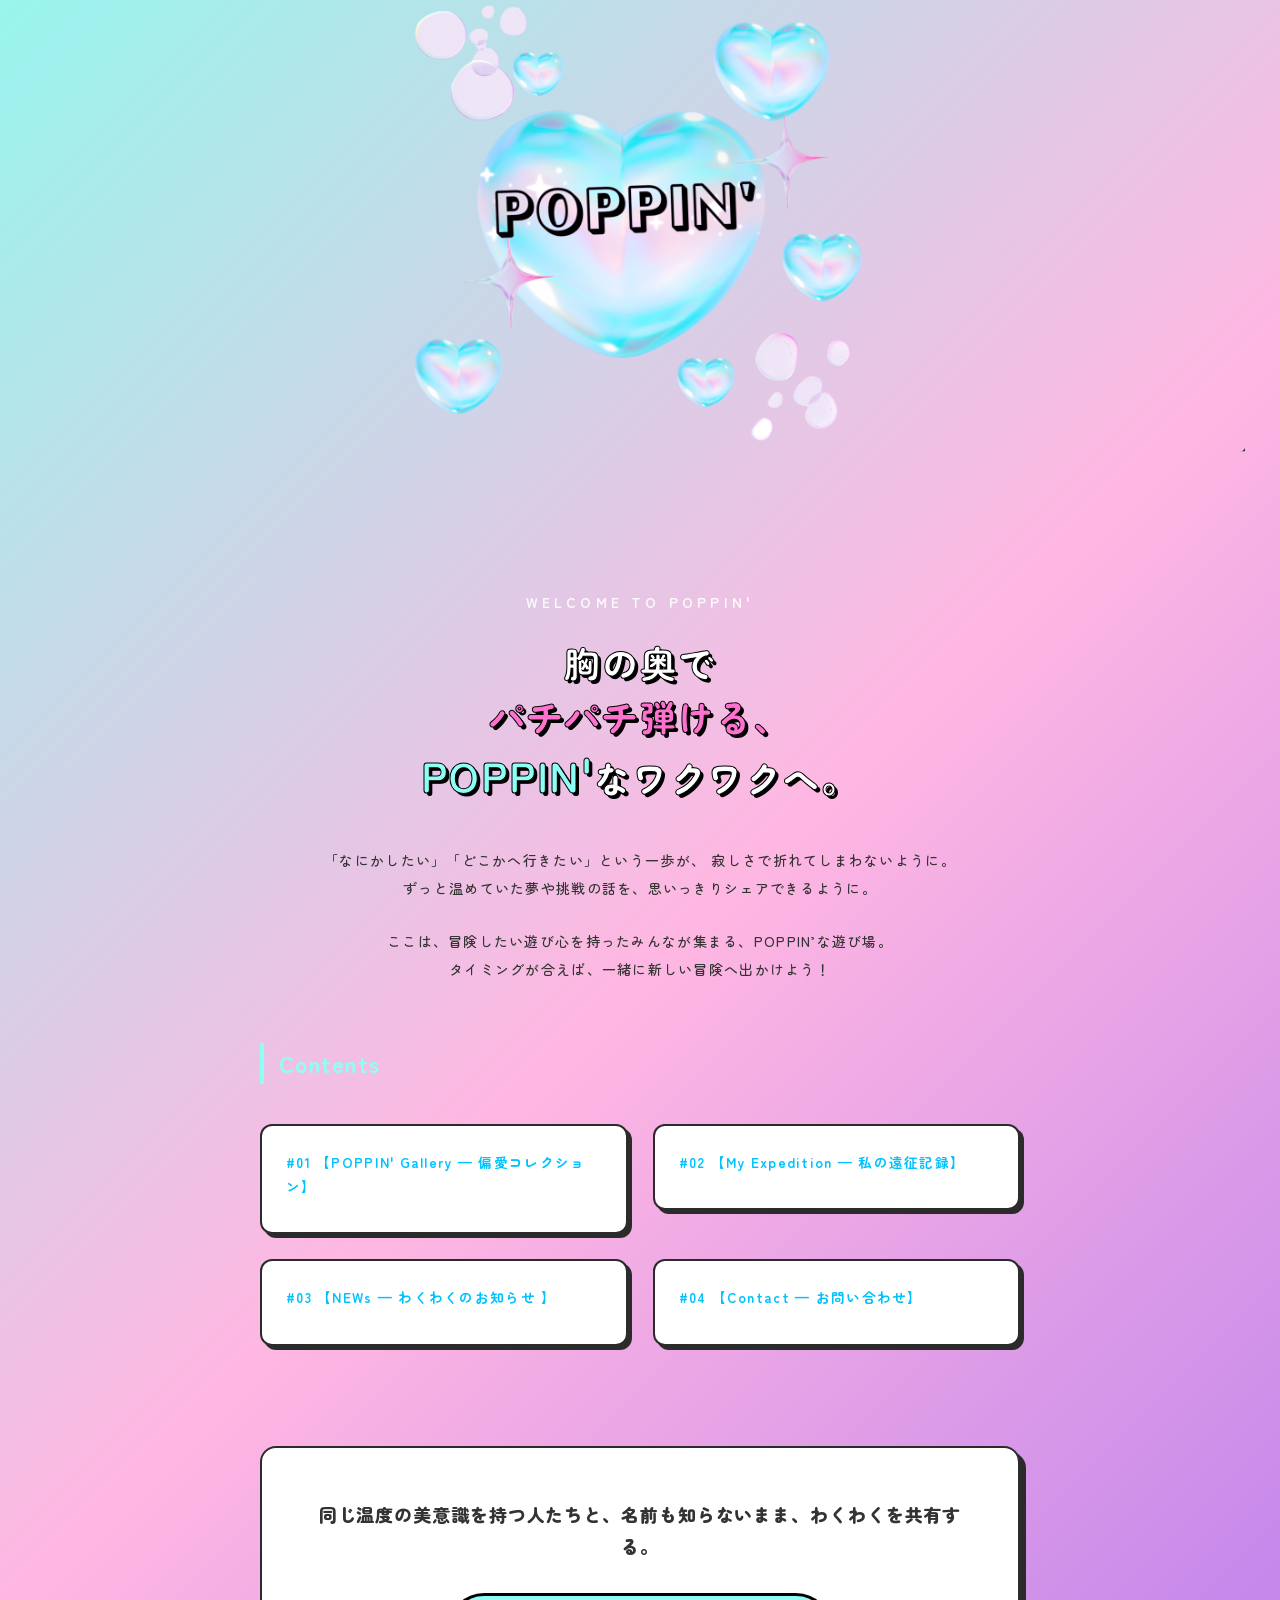
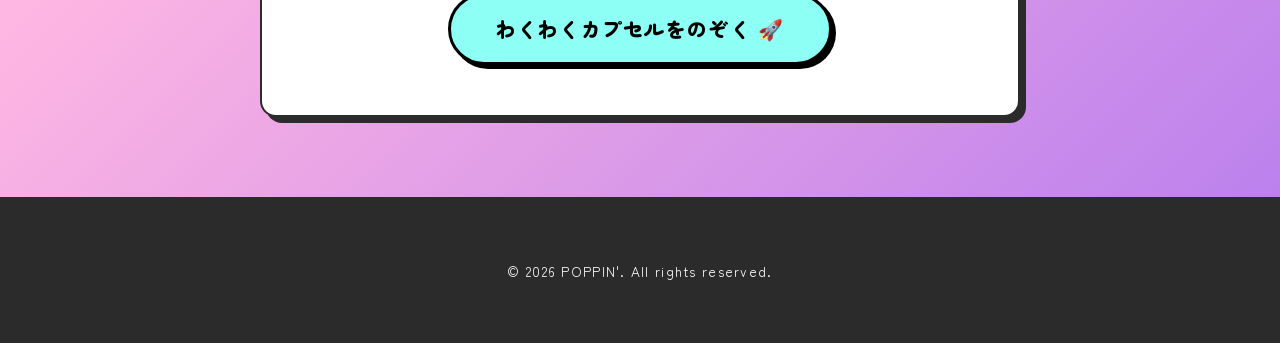
==== index.html @ 3dbb31e6 "Add files via upload" ====
<!doctype html>
<html lang="ja">
  <head>
    <meta charset="UTF-8" />
    <meta name="viewport" content="width=device-width, initial-scale=1.0" />
    <title>POPPIN' | 遊び場</title>
    <link rel="icon" href="images/p-newfavison (1).png" type="image/png" />
    <link rel="stylesheet" href="style.css" />
  </head>
  <body>
    <!-- 💡黄色いバックをなくし、画像を横長に綺麗に配置するヘッダー -->
    <header class="poppin-page-header">
      <img
        src="images/poppin'final.png"
        alt="POPPIN'"
        class="header-logo-image"
      />
    </header>

    <main>
      <div
        class="welcome-section"
        style="text-align: center; padding: 60px 20px"
      >
        <p
          class="welcome-subtitle"
          style="
            letter-spacing: 0.3em;
            font-size: 14px;
            color: #fff;
            opacity: 0.9;
            margin-bottom: 20px;
            font-weight: bold;
          "
        >
          WELCOME TO POPPIN'
        </p>
        <!-- 💡 文字を限界まで太く（900）、影をさらにパキッとアメコミ風に！ -->
        <h1
          class="welcome-title"
          style="
            font-family: &quot;Zen Maru Gothic&quot;, sans-serif;
            font-size: 36px;
            line-height: 1.5;
            color: #fff;
            text-shadow: 3px 3px 0px #000;
            -webkit-text-stroke: 1px #000;
            margin-bottom: 40px;
            font-weight: 900;
            letter-spacing: 0.05em;
          "
        >
          胸の奥で<br />
          <span style="color: #ff71ce; text-shadow: 3px 3px 0px #000"
            >パチパチ弾ける、</span
          ><br />
          <span
            style="
              color: #8efff5;
              text-shadow: 3px 3px 0px #000;
              font-size: 42px;
            "
            >POPPIN'</span
          >なワクワクへ。
        </h1>

        <p
          class="welcome-text"
          style="
            font-size: 14px;
            line-height: 2;
            color: #333;
            font-weight: 500;
            margin-bottom: 25px;
          "
        >
          「なにかしたい」「どこかへ行きたい」という一歩が、<br
            style="display: none"
            class="sp-only"
          />
          寂しさで折れてしまわないように。<br />
          ずっと温めていた夢や挑戦の話を、思いっきりシェアできるように。
        </p>

        <p
          class="welcome-text"
          style="font-size: 14px; line-height: 2; color: #333; font-weight: 500"
        >
          ここは、冒険したい遊び心を持ったみんなが集まる、POPPIN’な遊び場。<br />
          タイミングが合えば、一緒に新しい冒険へ出かけよう！
        </p>
      </div>

      <h3 class="gallery-title">Contents</h3>
      <section class="gallery-grid">
        <a href="art.html" style="text-decoration: none; color: inherit">
          <div class="gallery-item">
            <p class="item-tag">#01 【POPPIN' Gallery — 偏愛コレクション】</p>
            <!-- <h4 class="item-title">感性をくすぐる作品がここに</h4> -->
          </div>
        </a>
        <a href="expedition.html" style="text-decoration: none; color: inherit">
          <div class="gallery-item">
            <p class="item-tag">#02 【My Expedition — 私の遠征記録】</p>
            <!-- <h4 class="item-title">感性でつながる心地よい空間</h4> -->
          </div>
        </a>

        <a href="news.html" style="text-decoration: none; color: inherit">
          <div class="gallery-item">
            <p class="item-tag">#03 【NEWs — わくわくのお知らせ 】</p>
            <!-- <h4 class="item-title">誰も知らない、中央線沿いの静かなアトリエ</h4> -->
          </div>
        </a>

        <a href="contact.html" style="text-decoration: none; color: inherit">
          <div class="gallery-item">
            <p class="item-tag">#04 【Contact — お問い合わせ】</p>
            <!-- <h4 class="item-title">誰も知らない、中央線沿いの静かなアトリエ</h4> -->
          </div>
        </a>
      </section>

      <section class="lounge-section">
        <p class="lounge-text">
          同じ温度の美意識を持つ人たちと、名前も知らないまま、わくわくを共有する。
        </p>

        <a href="adventure.html" class="enter-button"
          >わくわくカプセルをのぞく 🚀</a
        >
      </section>
    </main>

    <footer>&copy; 2026 POPPIN'. All rights reserved.</footer>
  </body>
</html>
---- style.css ----
/* 👇これをcssの1番上に貼り付ける（可愛いフォントをネットから持ってくる魔法） */
@import url("https://fonts.googleapis.com/css2?family=Zen+Maru+Gothic:wght@700;900&display=swap");

/* ==========================================================================
   🚀 全体の基本設定 & レトロポップ・カラー
   ========================================================================== */
* {
  margin: 0;
  padding: 0;
  box-sizing: border-box;
}

body {
  /* あさぎーにょさんの世界観のような、温かみのあるサイケなクリームホワイト */
  /* ハートのオーロラ感を再現する魔法のグラデーション */
  background: linear-gradient(135deg, #98f5ed 0%, #ffb7e2 50%, #b57bee 100%);
  /* 全体の文字は読みやすい、少しだけマイルドな濃いグレー */
  color: #2b2b2b;
  font-family: "Zen Maru Gothic", sans-serif;
  overflow-x: hidden;
  letter-spacing: 0.08em;
  line-height: 1.8;
}

/* ==========================================================================
   🖼️ POPPIN' ヘッダーの配置設定（復活した黒枠を今度こそ完全消去！）
   ========================================================================== */
.poppin-page-header {
  width: 100%;
  max-width: 1200px;
  margin: 0 auto;
  padding: 0;
  background: transparent !important;
  display: flex;
  justify-content: center;
  align-items: center;

  /* 💡ヘッダーの上下左右にあるかもしれない線を「存在ごと」完全に消します */
  border: none !important;
  border-bottom: none !important;
  outline: none !important;
  box-shadow: none !important;
}

/* 💡 ロゴ画像自体の黒枠を消し、さらに外側を1pxだけ削って線を消し去る */
.header-logo-image {
  width: 100%;
  height: auto;
  max-height: 450px;
  object-fit: contain;
  display: block;
  background: transparent !important;

  /* 💡画像タグに紐づく線を完全リセット */
  border: 0 !important;
  outline: none !important;

  /* 💡【超強力な裏ワザ】
     もし画像自体に黒い枠線が焼き付いてしまっている場合、
     画像を「ほんの1%だけ拡大して、はみ出た1pxの枠線をカット」します！ */
  transform: scale(1.01);
  clip-path: inset(
    1px 1px 1px 1px
  ); /* 画像の上下左右の端っこ1pxを非表示にする魔法 */
}

/* スマホ用の微調整 */
@media (max-width: 768px) {
  .header-logo-image {
    max-height: 250px;
  }
}
/* ==========================================================================
   🧭 メインコンテンツ & 各種エリア
   ========================================================================== */
main {
  max-width: 800px;
  margin: 0 auto;
  padding: 80px 20px;
}

/* 冒険の出発点（旧コンセプト） */
.concept-section {
  text-align: center;
  margin-bottom: 100px;
}

.concept-subtitle {
  font-size: 1rem;
  /* 旅の始まりを予感させる、爽快なミントグリーン！ */
  color: #00c2ff;
  text-transform: uppercase;
  letter-spacing: 0.3em;
  margin-bottom: 20px;
  font-weight: bold;
}

.concept-title {
  font-size: 2rem;
  font-weight: 700;
  margin-bottom: 30px;
  /* ジューシーでパキッとしたビタミンピンク */
  color: #ff477e;
}

.concept-text {
  font-size: 1rem;
  color: #555555;
  line-height: 2;
  max-width: 580px;
  margin: 0 auto;
}

/* ==========================================================================
   🎒 ワクワクをシェアするギャラリー（グリッド）
   ========================================================================== */
.gallery-title {
  font-size: 1.4rem;
  font-weight: bold;
  /* 爽やかなネオンブルーをアクセントに */
  color: #8efff5;
  margin-bottom: 40px;
  border-left: 4px solid #8efff5;
  padding-left: 15px;
}

.gallery-grid {
  display: grid;
  grid-template-columns: repeat(auto-fit, minmax(240px, 1fr));
  gap: 25px;
  margin-bottom: 100px;
}

.gallery-item {
  /* ダークな暗闇から、おもちゃ箱のようなお菓子色のカードへ */
  background: #ffffff;
  border: 2px solid #2b2b2b;
  border-radius: 12px; /* 少し丸みを強めてポップに */
  padding: 24px;
  transition: all 0.3s cubic-bezier(0.25, 1, 0.5, 1);
  position: relative;
  cursor: pointer;
  /* ポップな影（アメコミ風） */
  box-shadow: 4px 4px 0px #2b2b2b;
}

/* マウスを乗せると、飛び出すような楽しい動きに！ */
.gallery-item:hover {
  transform: translate(-2px, -2px);
  box-shadow: 7px 7px 0px #ff477e;
  border-color: #ff477e;
}

.item-tag {
  font-size: 0.85rem;
  font-weight: bold;
  color: #00c2ff;
  margin-bottom: 10px;
}

.item-title {
  font-size: 1.1rem;
  font-weight: bold;
  color: #2b2b2b;
  margin-bottom: 8px;
}

/* ==========================================================================
   🎪 探検隊の募集ラウンジ（旧シークレット・ラウンジ）
   ========================================================================== */
.lounge-section {
  /* 暗闇グラデーションから、元気なひまわりイエローに */
  background: #ffffff;
  border: 2px solid #2b2b2b;
  border-radius: 16px;
  padding: 50px 40px;
  text-align: center;
  box-shadow: 6px 6px 0px #2b2b2b;
}

.lounge-status {
  display: inline-flex;
  align-items: center;
  font-size: 0.9rem;
  font-weight: bold;
  color: #ffffff;
  background: #ff477e; /* ピンクの風船みたいなタグ */
  padding: 8px 20px;
  border-radius: 20px;
  margin-bottom: 25px;
  border: 2px solid #2b2b2b;
}

.status-dot {
  width: 10px;
  height: 10px;
  background-color: #fff;
  border-radius: 50%;
  margin-right: 8px;
  animation: pulse 1.5s infinite;
}

@keyframes pulse {
  0% {
    transform: scale(1);
    opacity: 1;
  }
  50% {
    transform: scale(1.3);
    opacity: 0.5;
  }
  100% {
    transform: scale(1);
    opacity: 1;
  }
}

/* 💡 真面目すぎた文字を、極太丸ゴシック＆おもちゃっぽく！ */
.lounge-text {
  font-family: "Zen Maru Gothic", sans-serif;
  font-size: 18px;
  font-weight: 900;
  line-height: 1.8;
  color: #333;
  margin-bottom: 30px;
  letter-spacing: 0.05em;
}

/* 💡 ボタンを完全に「ぷっくりカプセル型」に変身 */
.lounge-section .enter-button {
  display: inline-block;
  font-family: "Zen Maru Gothic", sans-serif;
  text-decoration: none;
  font-size: 20px;
  font-weight: 900;
  color: #000;
  background: #8efff5; /* 舞さんお気に入りの水色 */
  padding: 15px 45px;
  border: 3px solid #000;
  border-radius: 40px; /* 完全に丸っこいカプセル型に */
  box-shadow: 4px 4px 0px #000;
  transition: all 0.2s ease;
  cursor: pointer;
}

/* 🚀 マウスを乗せたらネオンピンクになってキュッと沈む魔法 */
.lounge-section .enter-button:hover {
  background: #ff71ce !important; /* パチパチ弾けるネオンピンク！ */
  transform: translate(2px, 2px); /* 実際に押したみたいに沈む */
  box-shadow: 2px 2px 0px #000 !important; /* 影も連動して縮む */
}

/* ==========================================================================
   🖼️ 各サブページ共通（Art, Space, Contact）
   ========================================================================== */
.sub-page {
  background-color: #fffaf0; /* 下層ページも明るいクリーム色で統一 */
}

.back-to-top a {
  color: #118ab2;
  font-weight: bold;
  text-decoration: none;
}

.back-to-top a:hover {
  color: #ff477e;
}

/* タイトルと説明文のポップ化 */
.art-page-title,
.space-page-title,
.contact-page-title {
  color: #ff477e;
  font-size: 2.4rem;
  font-weight: bold;
}

.art-subtitle,
.space-subtitle,
.contact-subtitle {
  color: #06d6a0;
  font-weight: bold;
}

.art-desc,
.space-desc,
.contact-desc {
  color: #444;
}

/* アートカード（ギャラリーページ用） */
.art-card {
  background: #ffffff;
  border: 2px solid #2b2b2b;
  border-radius: 12px;
  box-shadow: 5px 5px 0px #2b2b2b;
}

/* 入力フォームのポップ化 */
.contact-form-area {
  background: #ffffff;
  border: 2px solid #2b2b2b;
  border-radius: 12px;
  box-shadow: 6px 6px 0px #2b2b2b;
}

.form-group input,
.form-group textarea {
  background-color: #fff9f2;
  border: 2px solid #2b2b2b;
  border-radius: 6px;
  color: #2b2b2b;
}

.form-group input:focus,
.form-group textarea:focus {
  border-color: #ff477e;
  box-shadow: 0 0 0 3px rgba(255, 71, 126, 0.2);
}

/* 画像がぴったり収まる設定（引き継ぎ） */
.art-gallery-image,
.space-gallery-image {
  width: 100%;
  height: 100%;
  object-fit: cover;
  display: block;
}

/* 🖼️ 今回追加してくれた記述のポップ調整 */
img {
  max-width: 100%;
  height: auto;
  border: 2px solid #2b2b2b;
  border-radius: 8px;
  box-shadow: 4px 4px 0px #2b2b2b;
}

/* ==========================================================================
   🏁 フッター
   ========================================================================== */
footer {
  text-align: center;
  padding: 60px 20px;
  font-size: 0.85rem;
  color: #fff;
  border-top: 2px solid #2b2b2b;
  background-color: #2b2b2b;
}
/* 💡 ギャラリー詳細ページの画像設定（本来の比率で全体を見せる！） */
.gallery-item-detail {
  background: white;
  padding: 15px;
  border-radius: 12px;
  border: 2px solid #000;
  box-shadow: 4px 4px 0px #000;
  text-align: center;
  display: flex;
  flex-direction: column;
  justify-content: space-between; /* 画像と文字のバランスを整える */
}

.gallery-art-img {
  width: 100%;
  height: auto;
  border-radius: 8px;
  border: 1px solid #eee;

  /* 💡ここを修正！ */
  aspect-ratio: auto; /* 👈 正方形(1/1)の固定を解除して、画像本来の比率にします */
  object-fit: contain; /* 👈 画像が切り取られず、全体が枠の中に綺麗に収まるようにします */
}

.art-title {
  margin: 10px 0 5px 0;
  font-size: 16px;
  color: #333;
}

.art-desc {
  font-size: 12px;
  color: #777;
  margin: 0;
}
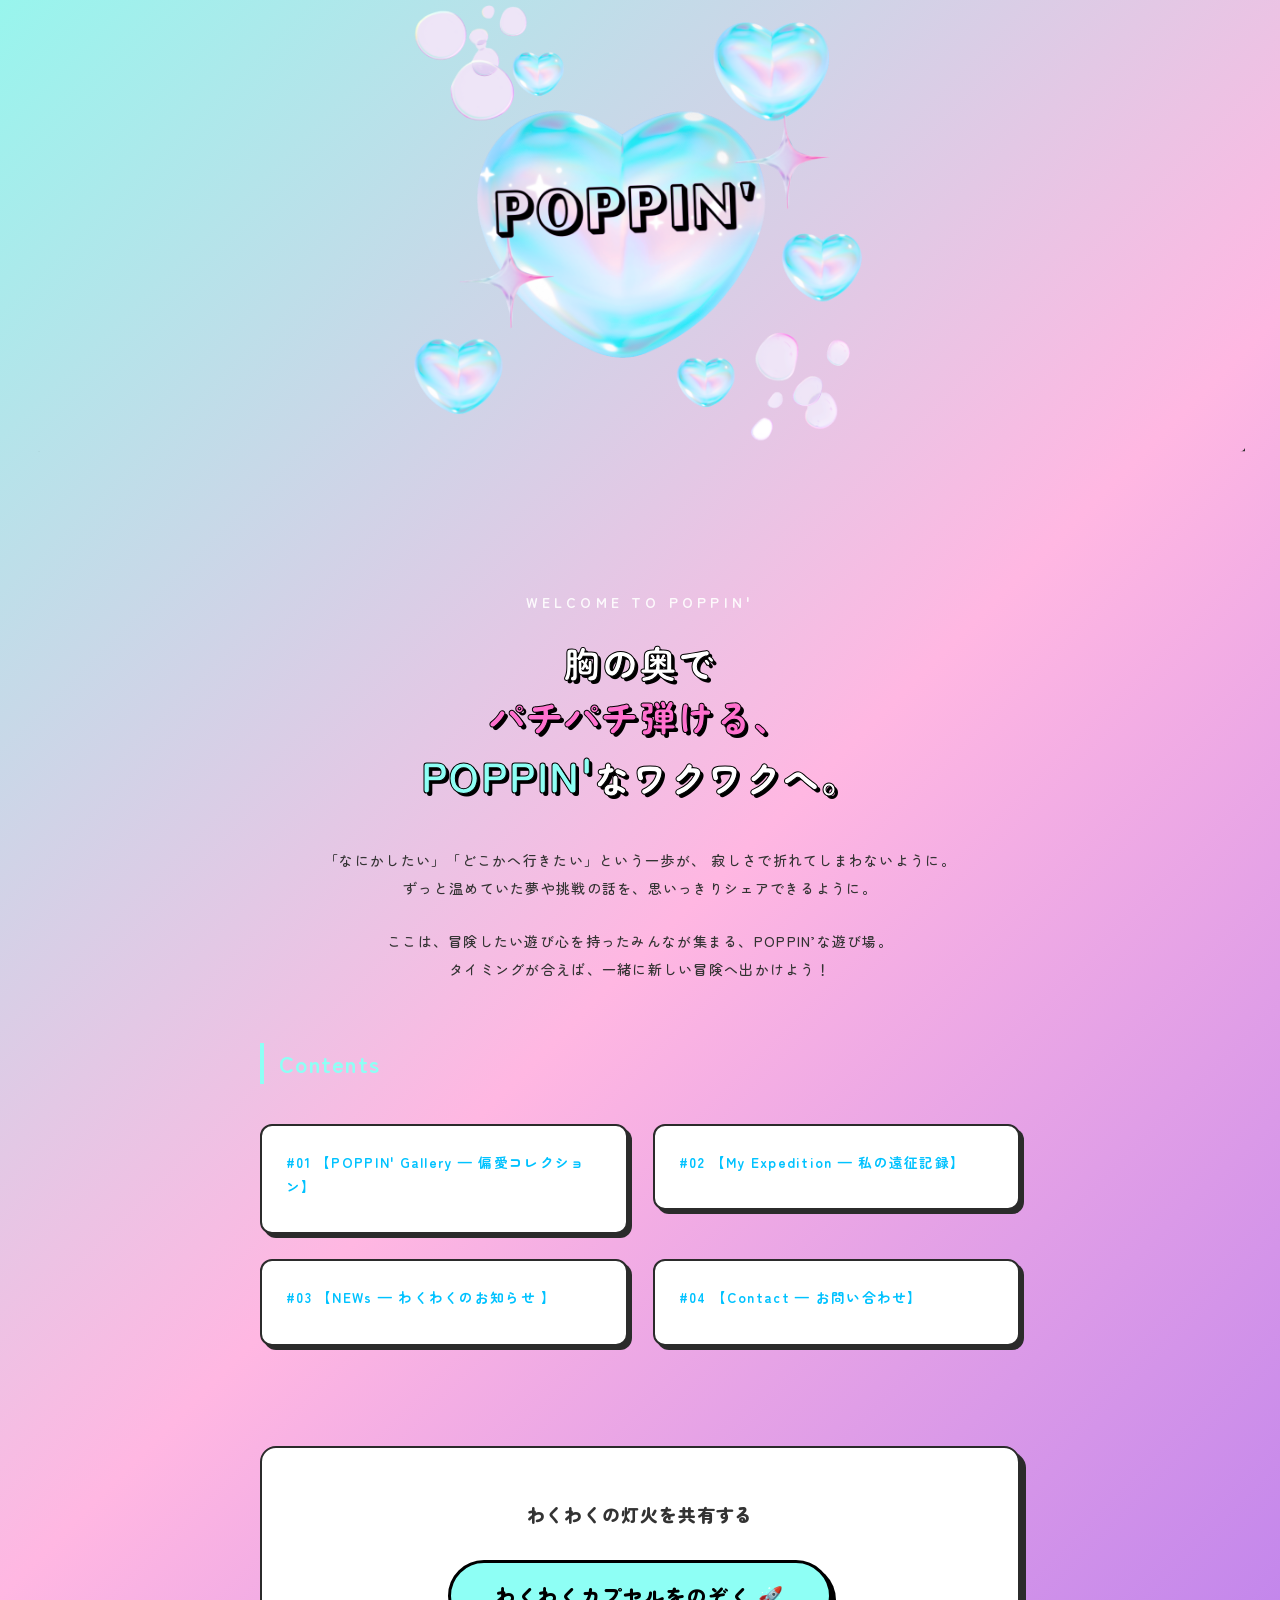
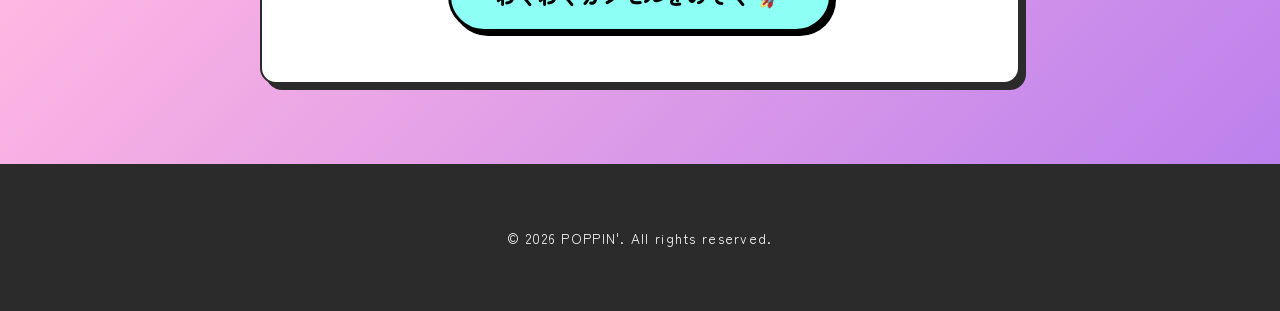
==== commit a646824e: "Update index.html" ====
--- a/index.html
+++ b/index.html
@@ -116,14 +116,14 @@
         <a href="contact.html" style="text-decoration: none; color: inherit">
           <div class="gallery-item">
             <p class="item-tag">#04 【Contact — お問い合わせ】</p>
-            <!-- <h4 class="item-title">誰も知らない、中央線沿いの静かなアトリエ</h4> -->
+          
           </div>
         </a>
       </section>
 
       <section class="lounge-section">
         <p class="lounge-text">
-          同じ温度の美意識を持つ人たちと、名前も知らないまま、わくわくを共有する。
+        わくわくの灯火を共有する
         </p>
 
         <a href="adventure.html" class="enter-button"
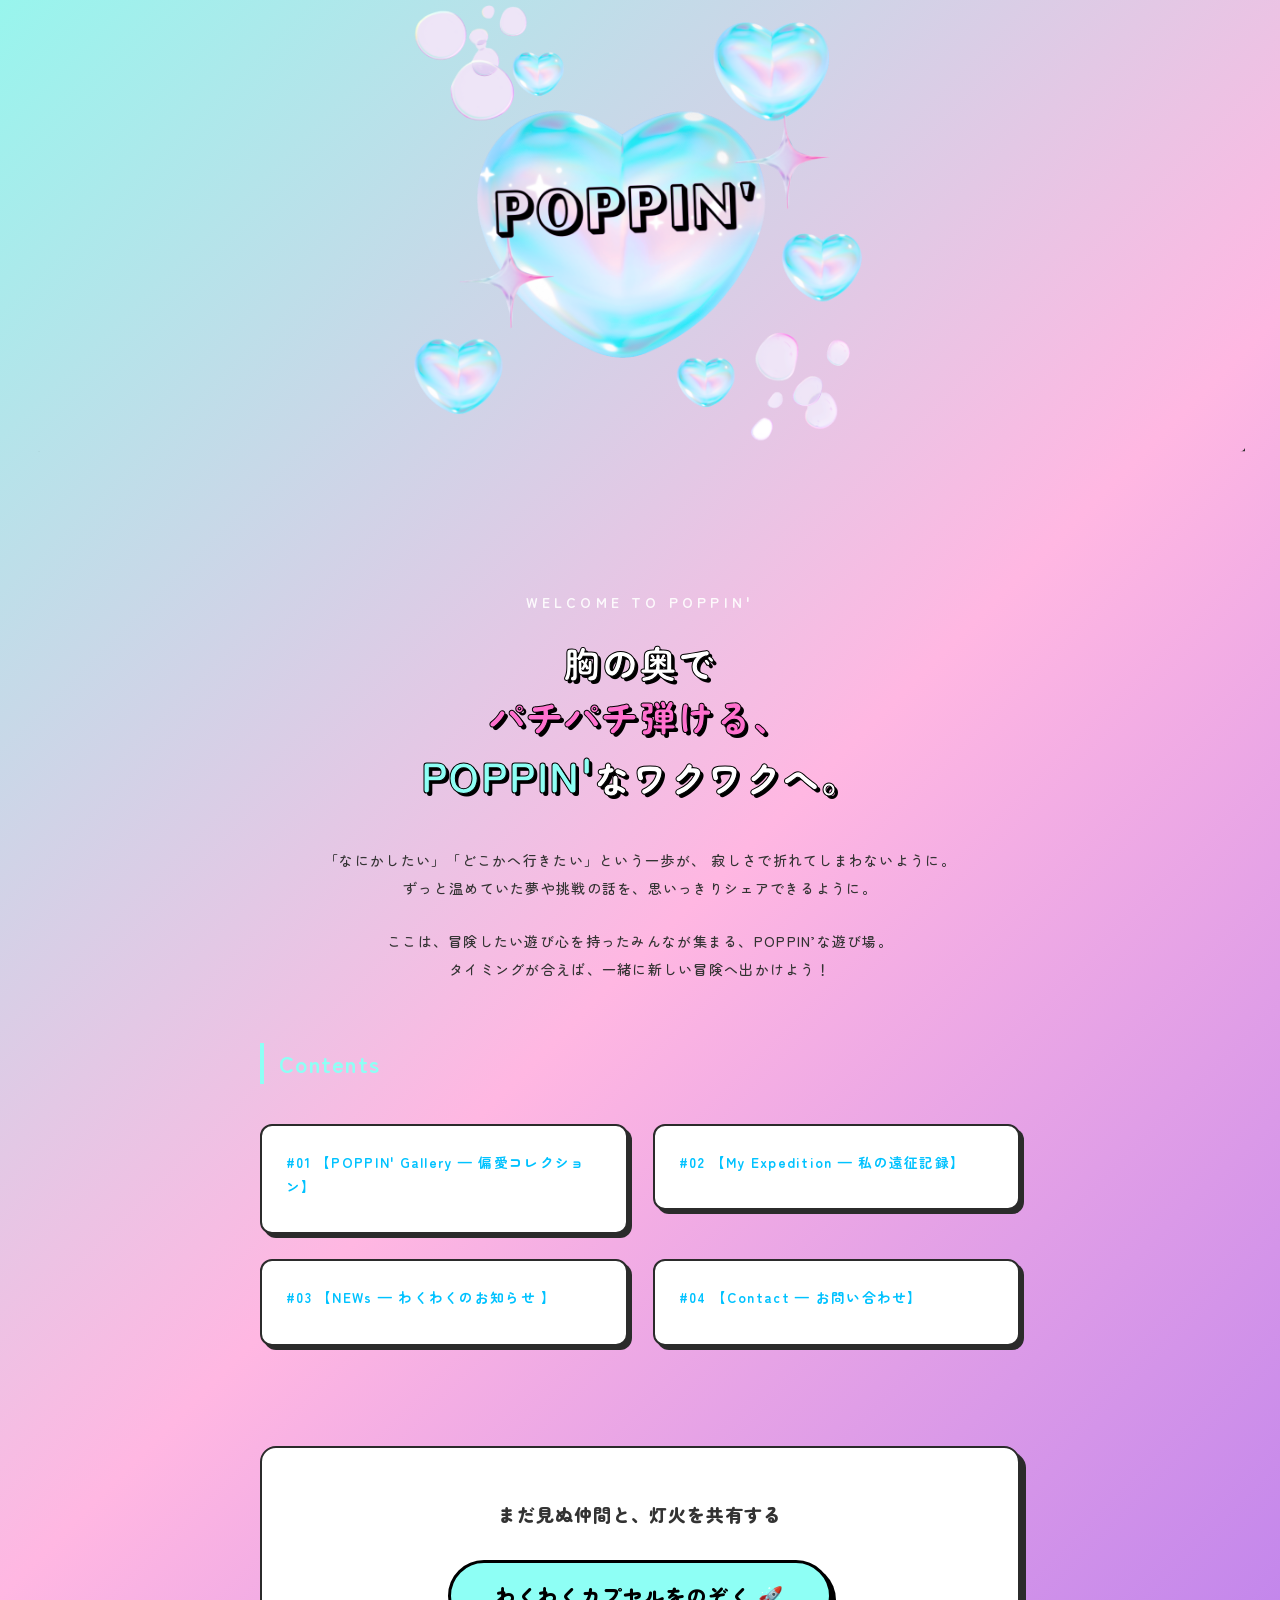
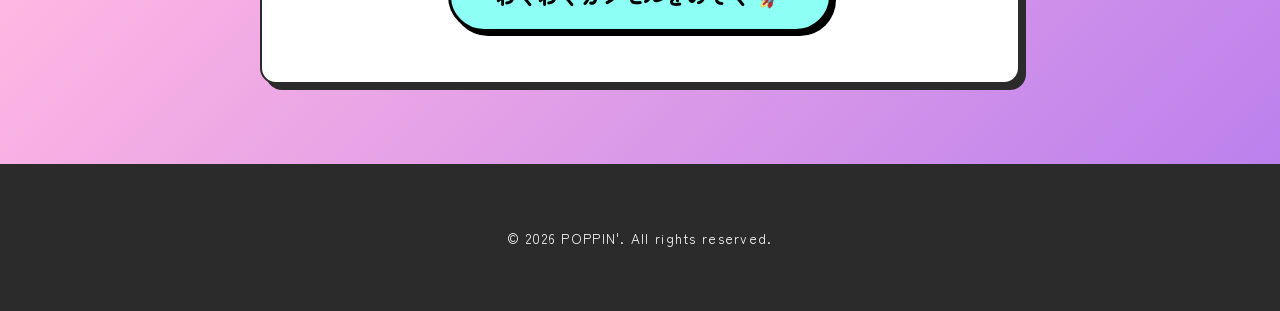
==== commit d3e76956: "Update index.html" ====
--- a/index.html
+++ b/index.html
@@ -123,7 +123,7 @@
 
       <section class="lounge-section">
         <p class="lounge-text">
-        わくわくの灯火を共有する
+        まだ見ぬ仲間と、灯火を共有する
         </p>
 
         <a href="adventure.html" class="enter-button"
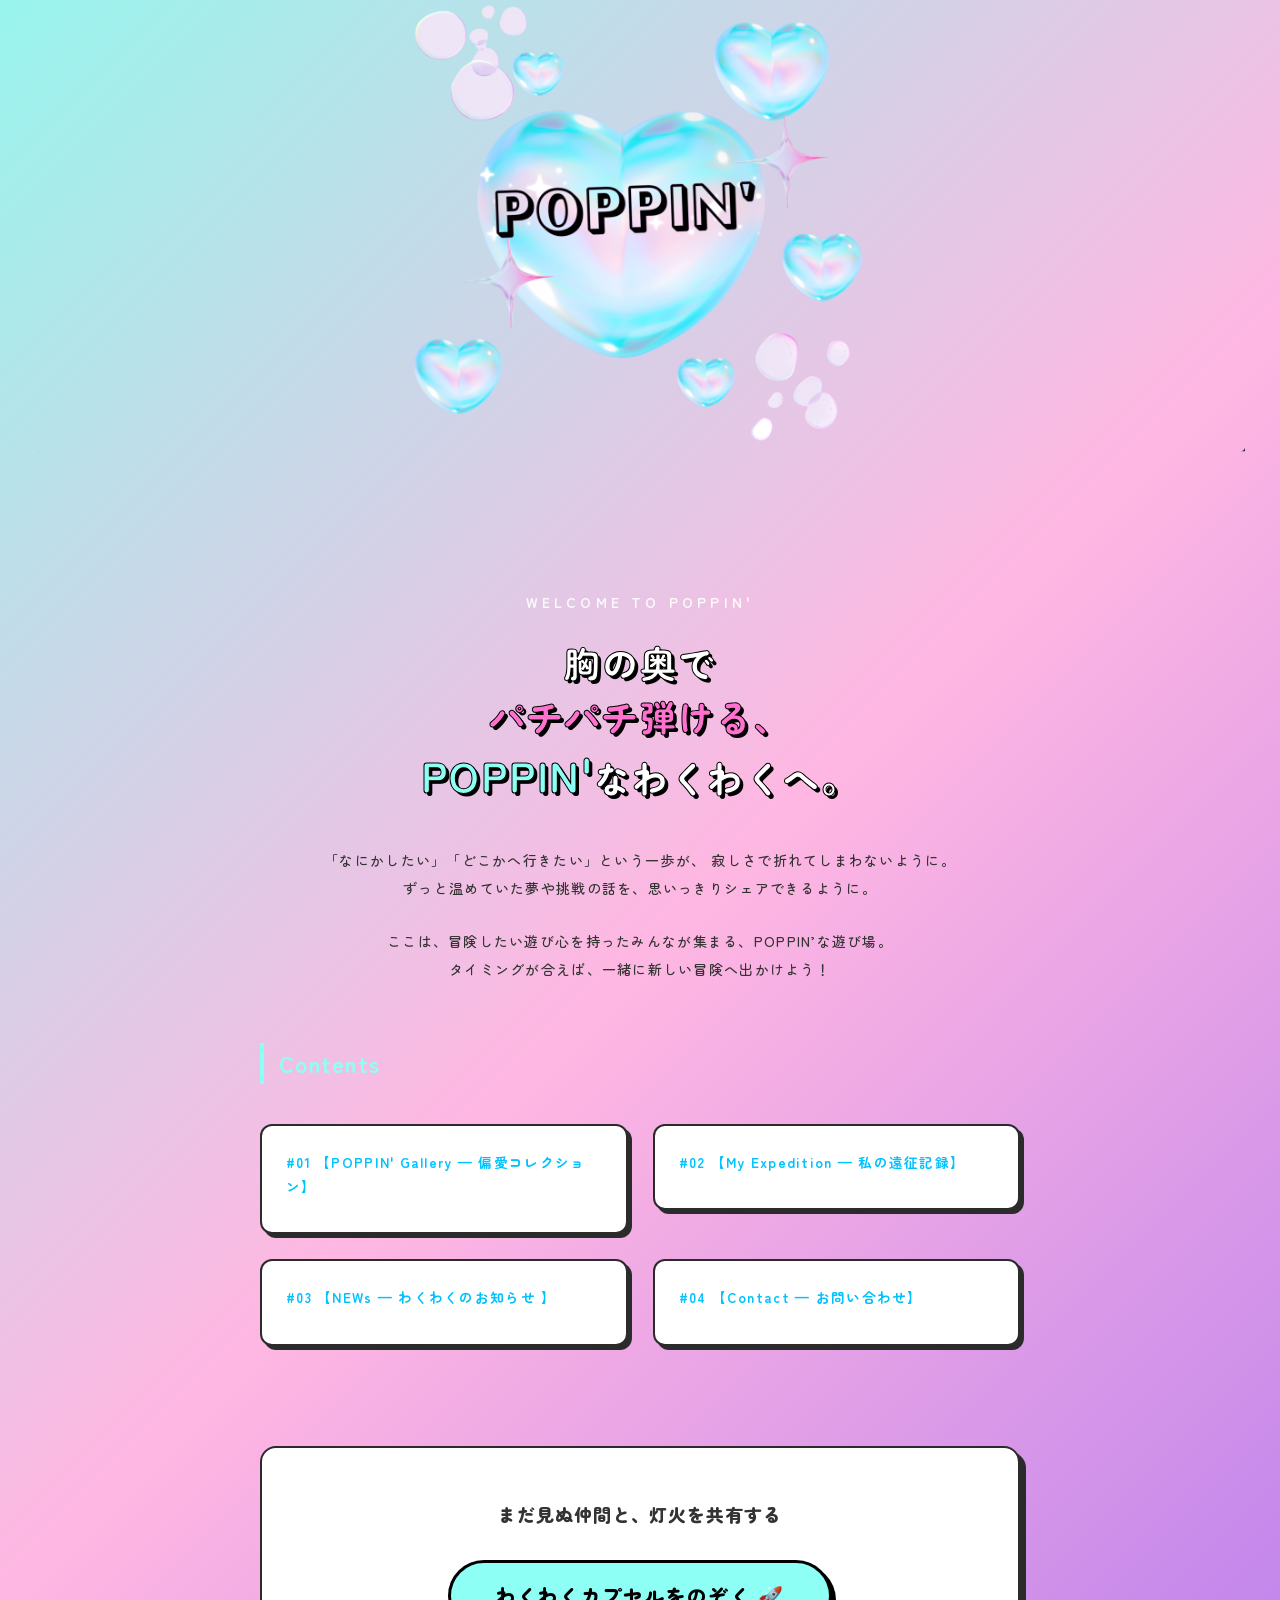
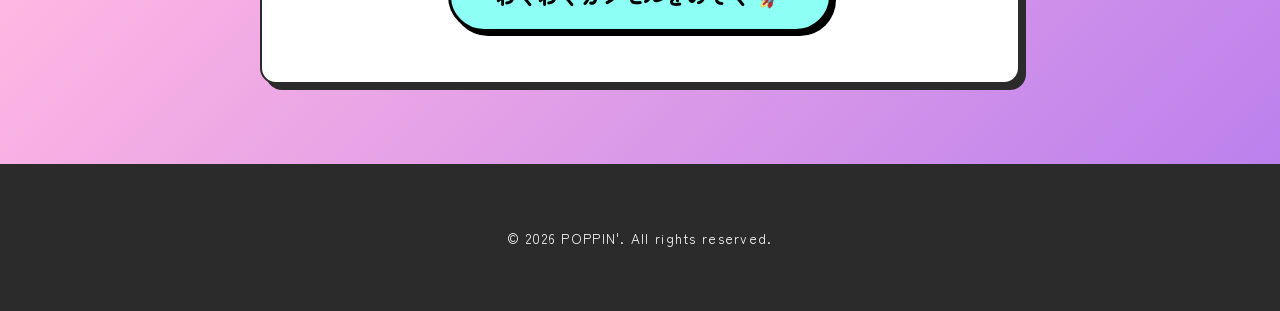
==== commit d210c331: "Update index.html" ====
--- a/index.html
+++ b/index.html
@@ -8,7 +8,7 @@
     <link rel="stylesheet" href="style.css" />
   </head>
   <body>
-    <!-- 💡黄色いバックをなくし、画像を横長に綺麗に配置するヘッダー -->
+
     <header class="poppin-page-header">
       <img
         src="images/poppin'final.png"
@@ -35,7 +35,7 @@
         >
           WELCOME TO POPPIN'
         </p>
-        <!-- 💡 文字を限界まで太く（900）、影をさらにパキッとアメコミ風に！ -->
+     
         <h1
           class="welcome-title"
           style="
@@ -61,7 +61,7 @@
               font-size: 42px;
             "
             >POPPIN'</span
-          >なワクワクへ。
+          >なわくわくへ。
         </h1>
 
         <p
@@ -109,7 +109,7 @@
         <a href="news.html" style="text-decoration: none; color: inherit">
           <div class="gallery-item">
             <p class="item-tag">#03 【NEWs — わくわくのお知らせ 】</p>
-            <!-- <h4 class="item-title">誰も知らない、中央線沿いの静かなアトリエ</h4> -->
+           
           </div>
         </a>
 
